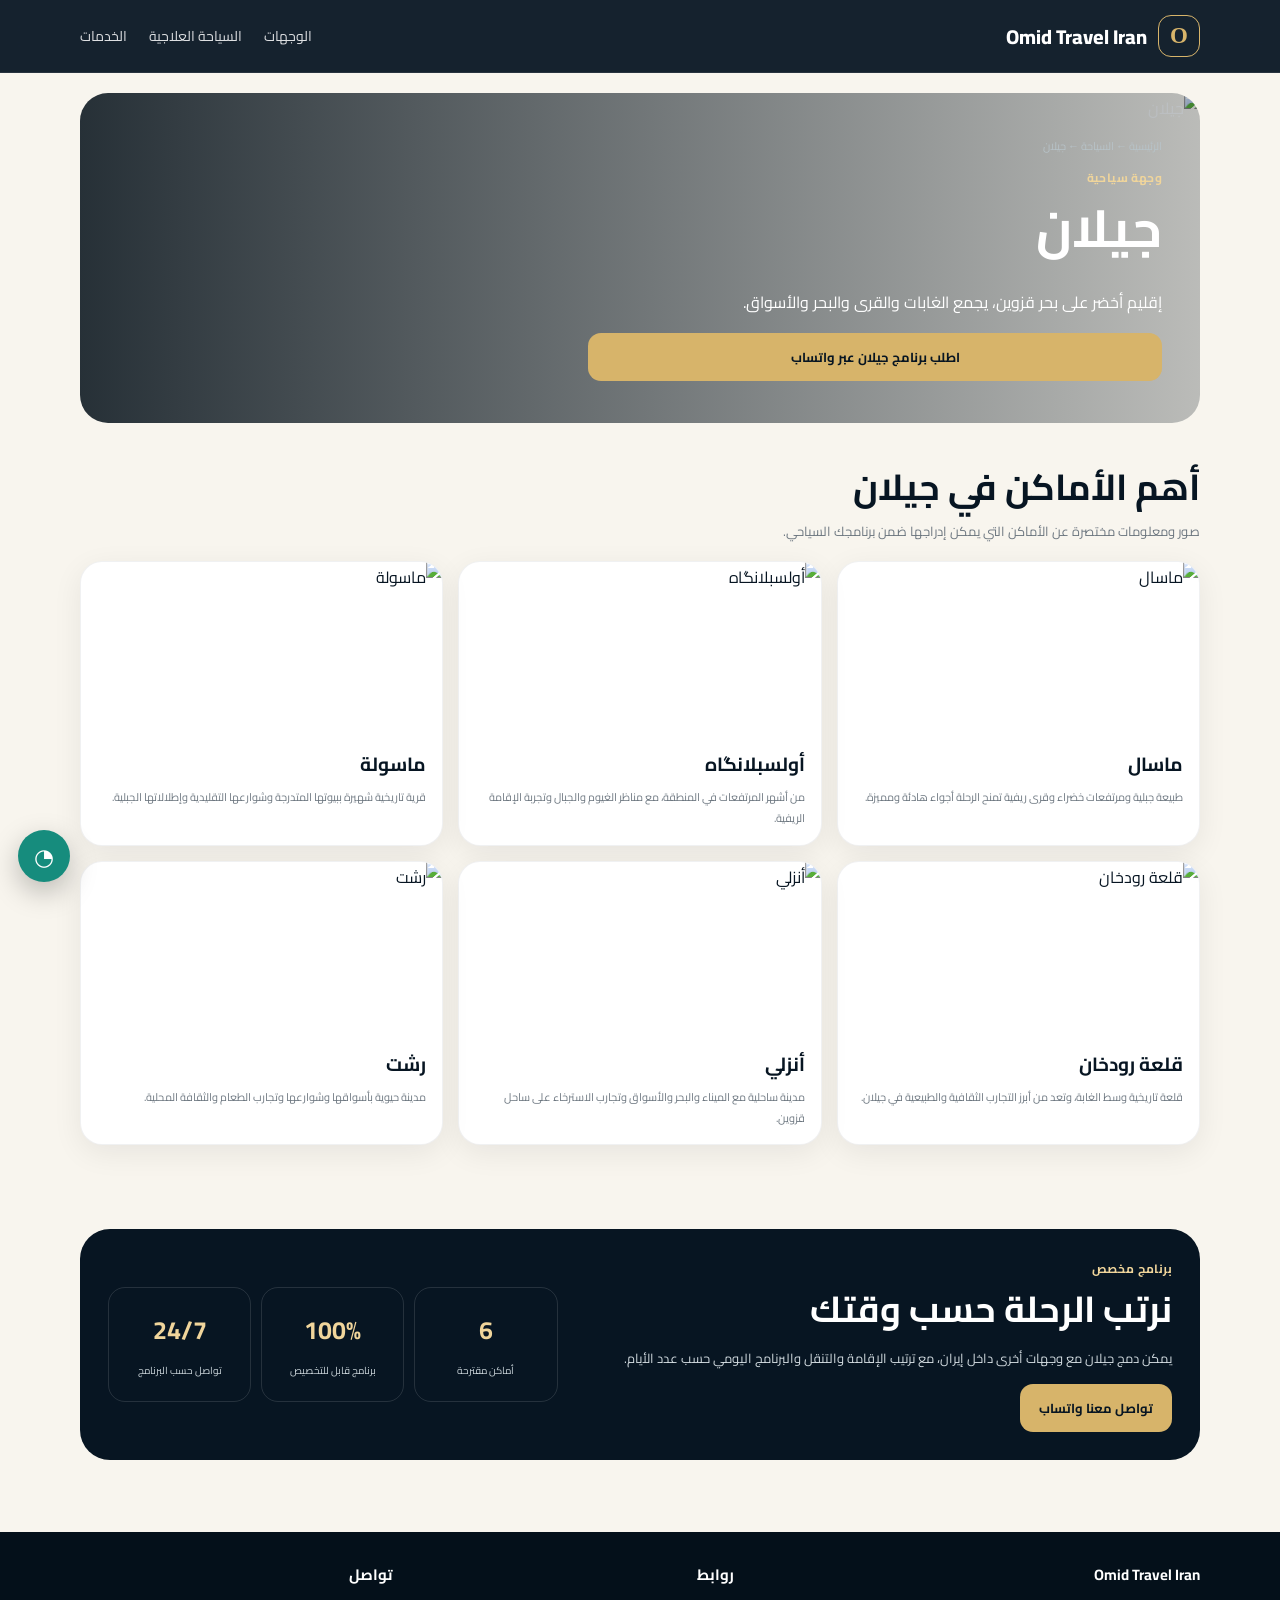
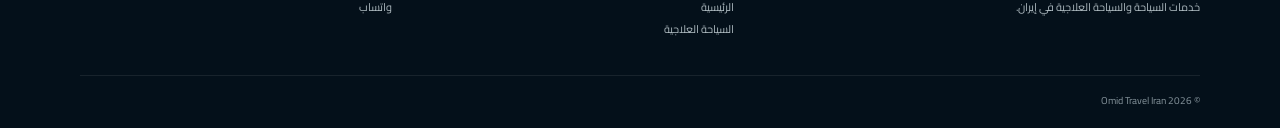
==== gilan.html @ ca3c84d3 "Add files via upload" ====
<!doctype html>
<html lang="ar" dir="rtl"><head>
<meta charset="utf-8"><meta name="viewport" content="width=device-width,initial-scale=1">
<title>جيلان | Omid Travel Iran</title>
<meta name="description" content="برنامج سياحي في جيلان: أهم الأماكن والأنشطة المقترحة مع Omid Travel Iran.">
<link rel="stylesheet" href="../style.css"></head><body>
<header><div class="container nav"><a class="logo" href="../index.html"><span class="logo-mark">O</span><span>Omid Travel Iran</span></a><nav><a href="../index.html#tourism">الوجهات</a><a href="../medical.html">السياحة العلاجية</a><a href="../index.html#services">الخدمات</a></nav><button class="menu">☰</button></div></header>
<main class="container">
<section class="page-hero"><img src="https://images.unsplash.com/photo-1469474968028-56623f02e42e?auto=format&fit=crop&w=900&q=85" alt="جيلان"><div class="content"><div class="breadcrumb">الرئيسية ← السياحة ← جيلان</div><div class="eyebrow">وجهة سياحية</div><h1>جيلان</h1><p>إقليم أخضر على بحر قزوين، يجمع الغابات والقرى والبحر والأسواق.</p><a class="btn btn-gold" data-wa href="#">اطلب برنامج جيلان عبر واتساب</a></div></section>
<section class="section"><div class="section-head"><div><h2>أهم الأماكن في جيلان</h2><p>صور ومعلومات مختصرة عن الأماكن التي يمكن إدراجها ضمن برنامجك السياحي.</p></div></div>
<div class="attraction-grid"><article class="card attraction"><img src="https://images.unsplash.com/photo-1469474968028-56623f02e42e?auto=format&fit=crop&w=900&q=85" alt="ماسال"><div class="body"><h3>ماسال</h3><p>طبيعة جبلية ومرتفعات خضراء وقرى ريفية تمنح الرحلة أجواء هادئة ومميزة.</p></div></article><article class="card attraction"><img src="https://images.unsplash.com/photo-1464822759023-fed622ff2c3b?auto=format&fit=crop&w=900&q=85" alt="أولسبلانگاه"><div class="body"><h3>أولسبلانگاه</h3><p>من أشهر المرتفعات في المنطقة، مع مناظر الغيوم والجبال وتجربة الإقامة الريفية.</p></div></article><article class="card attraction"><img src="https://images.unsplash.com/photo-1518005020951-eccb494ad742?auto=format&fit=crop&w=900&q=85" alt="ماسولة"><div class="body"><h3>ماسولة</h3><p>قرية تاريخية شهيرة ببيوتها المتدرجة وشوارعها التقليدية وإطلالاتها الجبلية.</p></div></article><article class="card attraction"><img src="https://images.unsplash.com/photo-1596395819057-e37f55a8516f?auto=format&fit=crop&w=900&q=85" alt="قلعة رودخان"><div class="body"><h3>قلعة رودخان</h3><p>قلعة تاريخية وسط الغابة، وتعد من أبرز التجارب الثقافية والطبيعية في جيلان.</p></div></article><article class="card attraction"><img src="https://images.unsplash.com/photo-1507525428034-b723cf961d3e?auto=format&fit=crop&w=900&q=85" alt="أنزلي"><div class="body"><h3>أنزلي</h3><p>مدينة ساحلية مع الميناء والبحر والأسواق وتجارب الاسترخاء على ساحل قزوين.</p></div></article><article class="card attraction"><img src="https://images.unsplash.com/photo-1530789253388-582c481c54b0?auto=format&fit=crop&w=900&q=85" alt="رشت"><div class="body"><h3>رشت</h3><p>مدينة حيوية بأسواقها وشوارعها وتجارب الطعام والثقافة المحلية.</p></div></article></div></section>
<section class="section"><div class="trust"><div class="trust-grid"><div><div class="eyebrow">برنامج مخصص</div><h2>نرتب الرحلة حسب وقتك</h2><p>يمكن دمج جيلان مع وجهات أخرى داخل إيران، مع ترتيب الإقامة والتنقل والبرنامج اليومي حسب عدد الأيام.</p><a class="btn btn-gold" data-wa href="#">تواصل معنا واتساب</a></div><div class="stats"><div class="stat"><strong>6</strong><span>أماكن مقترحة</span></div><div class="stat"><strong>100%</strong><span>برنامج قابل للتخصيص</span></div><div class="stat"><strong>24/7</strong><span>تواصل حسب البرنامج</span></div></div></div></div></section>
</main>
<footer><div class="container"><div class="footer-grid"><div><h3>Omid Travel Iran</h3><p>خدمات السياحة والسياحة العلاجية في إيران.</p></div><div><h3>روابط</h3><p><a href="../index.html">الرئيسية</a><br><a href="../medical.html">السياحة العلاجية</a></p></div><div><h3>تواصل</h3><p><a data-wa href="#">واتساب</a></p></div></div><div class="copy">© 2026 Omid Travel Iran</div></div></footer>
<a class="floating-wa" data-wa href="#">◔</a><script src="../script.js"></script></body></html>
---- style.css ----
@import url('https://fonts.googleapis.com/css2?family=Cairo:wght@400;500;600;700;800&family=Playfair+Display:wght@600;700&display=swap');

:root{
  --navy:#071522;
  --navy2:#0d2433;
  --gold:#d7b46a;
  --gold2:#f0d59b;
  --teal:#2aa7a0;
  --cream:#f8f5ee;
  --white:#fff;
  --muted:#6d7780;
  --shadow:0 18px 50px rgba(7,21,34,.12);
  --radius:22px;
}
*{box-sizing:border-box}
html{scroll-behavior:smooth}
body{margin:0;background:var(--cream);color:var(--navy);font-family:Cairo,Arial,sans-serif}
a{text-decoration:none;color:inherit}
img{display:block;width:100%;object-fit:cover}
.container{width:min(1120px,calc(100% - 28px));margin:auto}
.topbar{background:var(--navy);color:#fff;font-size:12px;padding:7px 0}
.topbar .inner{display:flex;justify-content:space-between;gap:10px;align-items:center}
header{position:sticky;top:0;z-index:20;background:rgba(7,21,34,.94);backdrop-filter:blur(14px);color:#fff;border-bottom:1px solid rgba(255,255,255,.08)}
.nav{min-height:72px;display:flex;align-items:center;justify-content:space-between;gap:18px}
.logo{display:flex;align-items:center;gap:11px;font-weight:800;font-size:20px}
.logo-mark{width:42px;height:42px;border:1px solid var(--gold);border-radius:13px;display:grid;place-items:center;color:var(--gold);font-family:Georgia,serif;font-size:23px}
nav{display:flex;gap:22px;font-size:14px}
nav a{opacity:.86} nav a:hover{color:var(--gold2);opacity:1}
.menu{display:none;border:0;background:none;color:#fff;font-size:25px}
.hero{padding:22px 0 8px}
.hero-grid{display:grid;grid-template-columns:1fr 1fr;gap:16px}
.hero-card{min-height:410px;border-radius:28px;overflow:hidden;position:relative;box-shadow:var(--shadow);isolation:isolate}
.hero-card:after{content:"";position:absolute;inset:0;background:linear-gradient(180deg,rgba(3,12,20,.05) 25%,rgba(3,12,20,.85) 100%);z-index:-1}
.hero-card img{position:absolute;inset:0;height:100%;z-index:-2}
.hero-content{height:100%;padding:30px;display:flex;flex-direction:column;justify-content:flex-end;color:#fff}
.eyebrow{color:var(--gold2);font-size:12px;font-weight:700;letter-spacing:.4px;margin-bottom:7px}
h1,h2,h3{margin:0 0 10px;line-height:1.25}
h1{font-size:clamp(30px,5vw,52px)}
h2{font-size:clamp(25px,4vw,36px)}
h3{font-size:19px}
.hero p{margin:0 0 18px;max-width:470px;color:#e8edf0;font-size:14px;line-height:1.9}
.btn{display:inline-flex;align-items:center;justify-content:center;gap:7px;padding:11px 18px;border-radius:13px;font-weight:700;font-size:13px;border:1px solid transparent;cursor:pointer}
.btn-gold{background:var(--gold);color:var(--navy)}
.btn-dark{background:var(--navy);color:#fff}
.btn-outline{border-color:rgba(255,255,255,.45);color:#fff;background:rgba(255,255,255,.08)}
.section{padding:42px 0}
.section-head{display:flex;justify-content:space-between;align-items:end;gap:20px;margin-bottom:18px}
.section-head p{margin:0;color:var(--muted);font-size:13px;line-height:1.8;max-width:570px}
.destination-grid{display:grid;grid-template-columns:repeat(4,1fr);gap:14px}
.card{background:#fff;border-radius:var(--radius);overflow:hidden;box-shadow:0 8px 30px rgba(7,21,34,.07);border:1px solid rgba(7,21,34,.06)}
.dest-card{position:relative;min-height:235px;color:#fff;overflow:hidden}
.dest-card img{position:absolute;inset:0;height:100%}
.dest-card:after{content:"";position:absolute;inset:0;background:linear-gradient(180deg,transparent 30%,rgba(4,16,25,.9))}
.dest-card .info{position:absolute;bottom:0;z-index:2;padding:18px}
.dest-card .info p{font-size:11px;color:#e6ecef;margin:4px 0 0}
.services{display:grid;grid-template-columns:repeat(4,1fr);gap:12px}
.service{padding:18px;min-height:145px}
.icon{width:42px;height:42px;border-radius:13px;background:#f1eadb;color:#84662e;display:grid;place-items:center;font-size:21px;margin-bottom:13px}
.service h3{font-size:16px;margin-bottom:5px}.service p{margin:0;color:var(--muted);font-size:11px;line-height:1.8}
.service .wa{display:inline-block;margin-top:9px;color:#157d72;font-size:11px;font-weight:800}
.trust{background:var(--navy);color:#fff;border-radius:30px;padding:28px}
.trust-grid{display:grid;grid-template-columns:1.3fr 1fr;gap:30px;align-items:center}
.trust p{color:#d2dbe0;line-height:2;font-size:13px}
.stats{display:grid;grid-template-columns:repeat(3,1fr);gap:10px}
.stat{border:1px solid rgba(255,255,255,.12);border-radius:17px;padding:18px;text-align:center}
.stat strong{display:block;color:var(--gold2);font-size:25px}.stat span{font-size:10px;color:#cbd5da}
footer{background:#04101a;color:#dce4e8;padding:34px 0 18px;margin-top:30px}
.footer-grid{display:grid;grid-template-columns:1.4fr 1fr 1fr;gap:30px}
footer h3{color:#fff;font-size:15px} footer p,footer a{font-size:11px;color:#aebac0;line-height:2}
.copy{border-top:1px solid rgba(255,255,255,.08);margin-top:24px;padding-top:15px;font-size:10px;color:#84929a}
.floating-wa{position:fixed;bottom:18px;left:18px;z-index:30;background:#168c7d;color:#fff;width:52px;height:52px;border-radius:50%;display:grid;place-items:center;font-size:23px;box-shadow:0 10px 28px rgba(0,0,0,.25)}
.page-hero{margin-top:20px;min-height:330px;border-radius:28px;overflow:hidden;position:relative;color:#fff}
.page-hero img{position:absolute;inset:0;height:100%;z-index:-2}
.page-hero:after{content:"";position:absolute;inset:0;background:linear-gradient(90deg,rgba(4,16,25,.86),rgba(4,16,25,.25));z-index:-1}
.page-hero .content{padding:38px;min-height:330px;display:flex;flex-direction:column;justify-content:center;max-width:650px}
.attraction-grid{display:grid;grid-template-columns:repeat(3,1fr);gap:15px}
.attraction img{height:175px}.attraction .body{padding:16px}.attraction p{font-size:11px;color:var(--muted);line-height:1.9;margin:0}
.breadcrumb{font-size:11px;color:#b7c2c7;margin-bottom:10px}
.medical{background:linear-gradient(135deg,#092131,#123f48);color:#fff;border-radius:28px;padding:32px}
.medical-grid{display:grid;grid-template-columns:1.2fr 1fr;gap:25px;align-items:center}
.medical p{color:#d6e1e2;line-height:2;font-size:13px}
.steps{display:grid;grid-template-columns:repeat(2,1fr);gap:10px}.step{background:rgba(255,255,255,.07);padding:15px;border-radius:15px}.step b{color:var(--gold2);font-size:13px}.step span{display:block;font-size:11px;color:#d4dfe2;margin-top:4px}
.notice{font-size:11px;color:var(--muted);margin-top:12px}
@media(max-width:850px){
  nav{display:none}.menu{display:block}.hero-grid{grid-template-columns:1fr}.hero-card{min-height:355px}
  .destination-grid{grid-template-columns:repeat(2,1fr)}.services{grid-template-columns:repeat(2,1fr)}
  .trust-grid,.medical-grid{grid-template-columns:1fr}.attraction-grid{grid-template-columns:1fr 1fr}.footer-grid{grid-template-columns:1fr 1fr}
}
@media(max-width:520px){
  .topbar .inner{justify-content:center}.topbar .inner span:last-child{display:none}
  .nav{min-height:64px}.logo{font-size:17px}.logo-mark{width:37px;height:37px}
  .hero-card{min-height:330px}.hero-content{padding:22px}
  .destination-grid,.services,.attraction-grid,.footer-grid{grid-template-columns:1fr 1fr}
  .dest-card{min-height:205px}.service{min-height:155px;padding:14px}
  .section{padding:30px 0}.trust,.medical{padding:22px}
  .stats{grid-template-columns:1fr 1fr 1fr}.stat{padding:12px 5px}.stat strong{font-size:20px}
  .page-hero .content{padding:25px;min-height:330px}
}
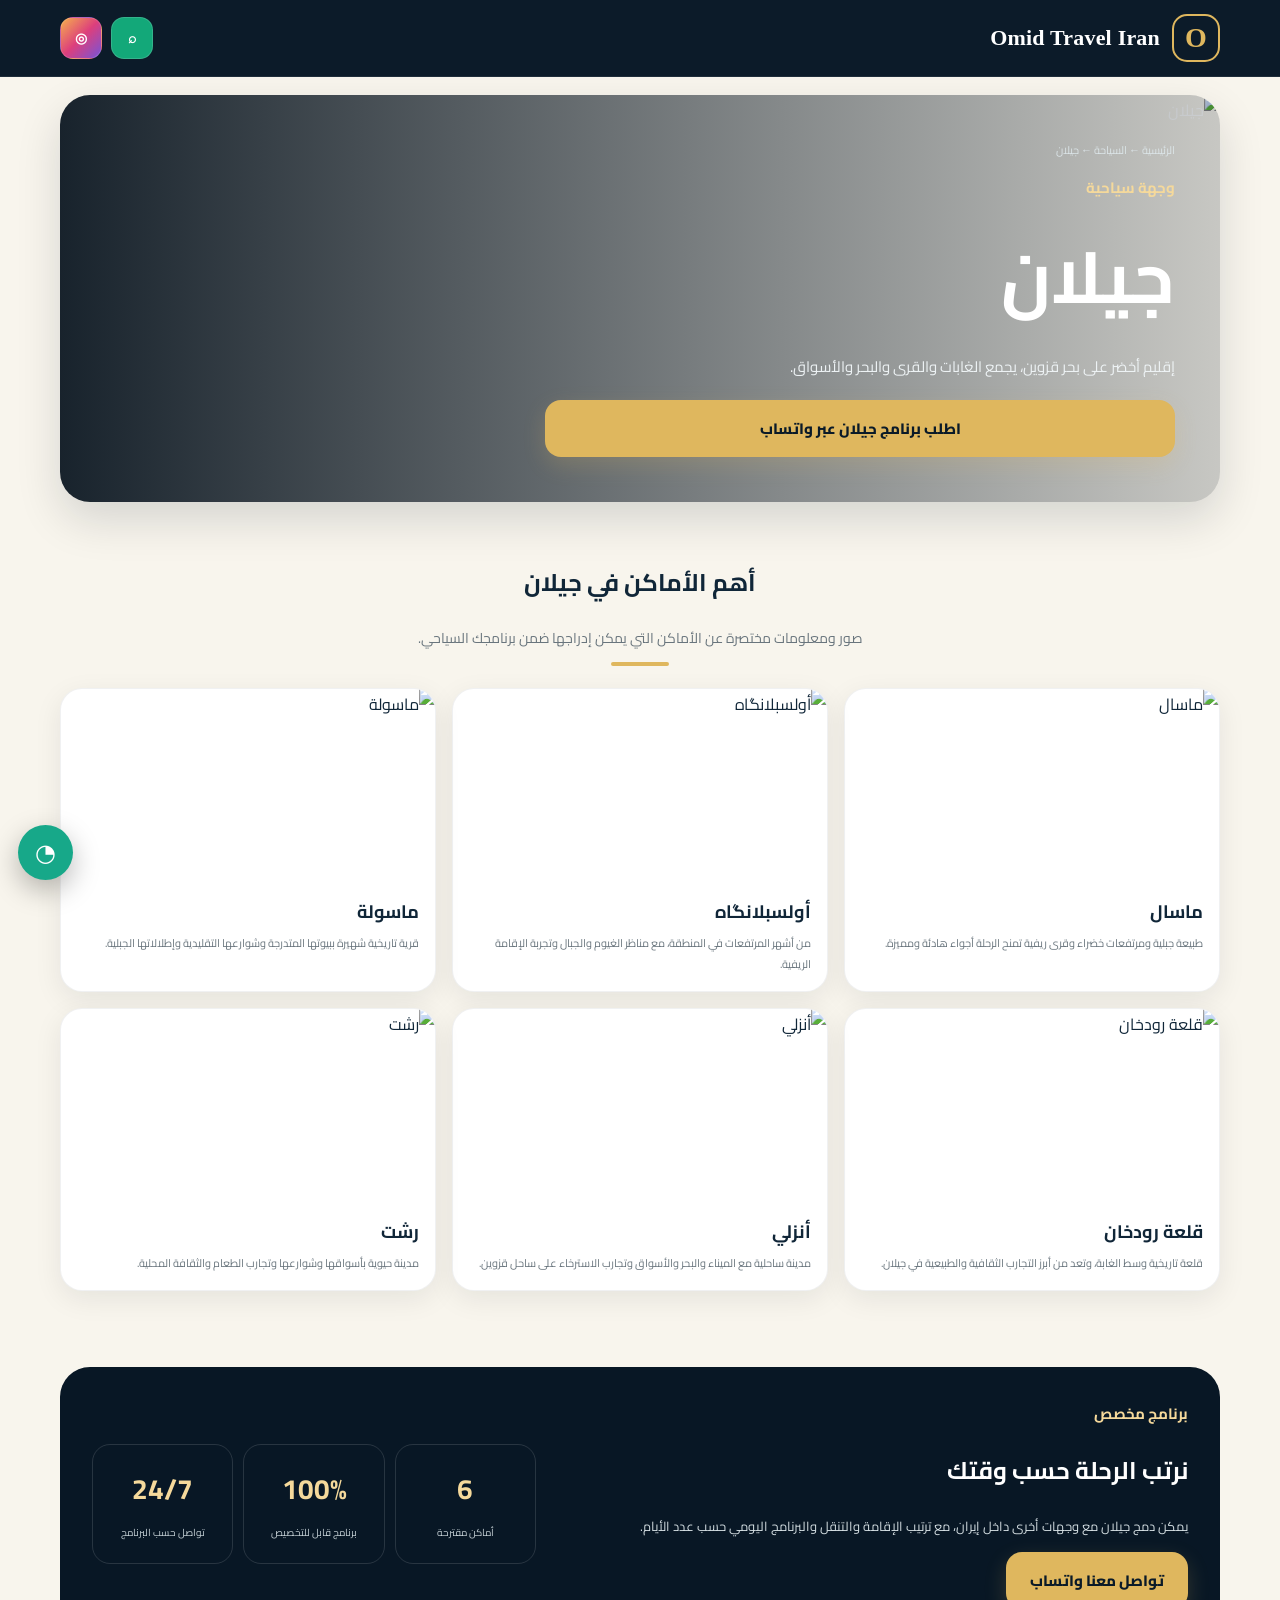
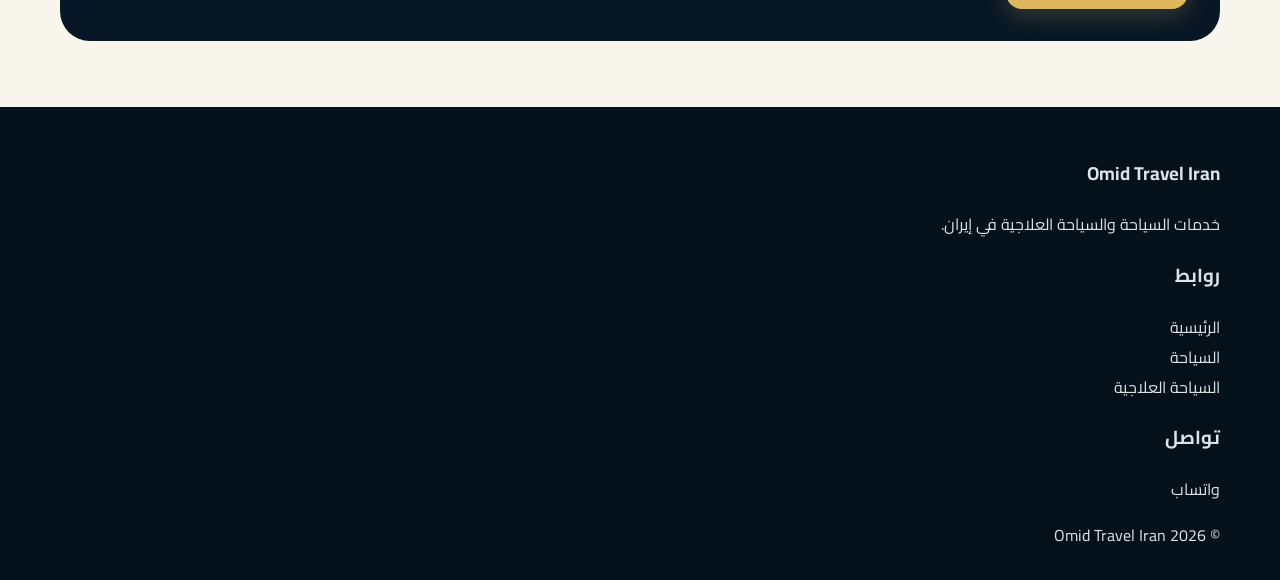
==== commit 4d9d14da: "Add files via upload" ====
--- a/gilan.html
+++ b/gilan.html
@@ -4,12 +4,12 @@
 <title>جيلان | Omid Travel Iran</title>
 <meta name="description" content="برنامج سياحي في جيلان: أهم الأماكن والأنشطة المقترحة مع Omid Travel Iran.">
 <link rel="stylesheet" href="../style.css"></head><body>
-<header><div class="container nav"><a class="logo" href="../index.html"><span class="logo-mark">O</span><span>Omid Travel Iran</span></a><nav><a href="../index.html#tourism">الوجهات</a><a href="../medical.html">السياحة العلاجية</a><a href="../index.html#services">الخدمات</a></nav><button class="menu">☰</button></div></header>
+<header><div class="container nav"><a class="logo" href="../index.html"><span class="logo-mark">O</span><span>Omid Travel Iran</span></a><div class="socials"><a class="social whatsapp" data-wa href="#" aria-label="واتساب">⌕</a><a class="social instagram" href="https://www.instagram.com/omidtravel.iran/" target="_blank" rel="noopener" aria-label="إنستغرام">◎</a></div></div></header>
 <main class="container">
 <section class="page-hero"><img src="https://images.unsplash.com/photo-1469474968028-56623f02e42e?auto=format&fit=crop&w=900&q=85" alt="جيلان"><div class="content"><div class="breadcrumb">الرئيسية ← السياحة ← جيلان</div><div class="eyebrow">وجهة سياحية</div><h1>جيلان</h1><p>إقليم أخضر على بحر قزوين، يجمع الغابات والقرى والبحر والأسواق.</p><a class="btn btn-gold" data-wa href="#">اطلب برنامج جيلان عبر واتساب</a></div></section>
 <section class="section"><div class="section-head"><div><h2>أهم الأماكن في جيلان</h2><p>صور ومعلومات مختصرة عن الأماكن التي يمكن إدراجها ضمن برنامجك السياحي.</p></div></div>
 <div class="attraction-grid"><article class="card attraction"><img src="https://images.unsplash.com/photo-1469474968028-56623f02e42e?auto=format&fit=crop&w=900&q=85" alt="ماسال"><div class="body"><h3>ماسال</h3><p>طبيعة جبلية ومرتفعات خضراء وقرى ريفية تمنح الرحلة أجواء هادئة ومميزة.</p></div></article><article class="card attraction"><img src="https://images.unsplash.com/photo-1464822759023-fed622ff2c3b?auto=format&fit=crop&w=900&q=85" alt="أولسبلانگاه"><div class="body"><h3>أولسبلانگاه</h3><p>من أشهر المرتفعات في المنطقة، مع مناظر الغيوم والجبال وتجربة الإقامة الريفية.</p></div></article><article class="card attraction"><img src="https://images.unsplash.com/photo-1518005020951-eccb494ad742?auto=format&fit=crop&w=900&q=85" alt="ماسولة"><div class="body"><h3>ماسولة</h3><p>قرية تاريخية شهيرة ببيوتها المتدرجة وشوارعها التقليدية وإطلالاتها الجبلية.</p></div></article><article class="card attraction"><img src="https://images.unsplash.com/photo-1596395819057-e37f55a8516f?auto=format&fit=crop&w=900&q=85" alt="قلعة رودخان"><div class="body"><h3>قلعة رودخان</h3><p>قلعة تاريخية وسط الغابة، وتعد من أبرز التجارب الثقافية والطبيعية في جيلان.</p></div></article><article class="card attraction"><img src="https://images.unsplash.com/photo-1507525428034-b723cf961d3e?auto=format&fit=crop&w=900&q=85" alt="أنزلي"><div class="body"><h3>أنزلي</h3><p>مدينة ساحلية مع الميناء والبحر والأسواق وتجارب الاسترخاء على ساحل قزوين.</p></div></article><article class="card attraction"><img src="https://images.unsplash.com/photo-1530789253388-582c481c54b0?auto=format&fit=crop&w=900&q=85" alt="رشت"><div class="body"><h3>رشت</h3><p>مدينة حيوية بأسواقها وشوارعها وتجارب الطعام والثقافة المحلية.</p></div></article></div></section>
 <section class="section"><div class="trust"><div class="trust-grid"><div><div class="eyebrow">برنامج مخصص</div><h2>نرتب الرحلة حسب وقتك</h2><p>يمكن دمج جيلان مع وجهات أخرى داخل إيران، مع ترتيب الإقامة والتنقل والبرنامج اليومي حسب عدد الأيام.</p><a class="btn btn-gold" data-wa href="#">تواصل معنا واتساب</a></div><div class="stats"><div class="stat"><strong>6</strong><span>أماكن مقترحة</span></div><div class="stat"><strong>100%</strong><span>برنامج قابل للتخصيص</span></div><div class="stat"><strong>24/7</strong><span>تواصل حسب البرنامج</span></div></div></div></div></section>
 </main>
-<footer><div class="container"><div class="footer-grid"><div><h3>Omid Travel Iran</h3><p>خدمات السياحة والسياحة العلاجية في إيران.</p></div><div><h3>روابط</h3><p><a href="../index.html">الرئيسية</a><br><a href="../medical.html">السياحة العلاجية</a></p></div><div><h3>تواصل</h3><p><a data-wa href="#">واتساب</a></p></div></div><div class="copy">© 2026 Omid Travel Iran</div></div></footer>
+<footer><div class="container"><div class="footer-grid"><div><h3>Omid Travel Iran</h3><p>خدمات السياحة والسياحة العلاجية في إيران.</p></div><div><h3>روابط</h3><p><a href="../index.html">الرئيسية</a><br><a href="../tourism.html">السياحة</a><br><a href="../medical.html">السياحة العلاجية</a></p></div><div><h3>تواصل</h3><p><a data-wa href="#">واتساب</a></p></div></div><div class="copy">© 2026 Omid Travel Iran</div></div></footer>
 <a class="floating-wa" data-wa href="#">◔</a><script src="../script.js"></script></body></html>
--- a/style.css
+++ b/style.css
@@ -1,99 +1,14 @@
-
 @import url('https://fonts.googleapis.com/css2?family=Cairo:wght@400;500;600;700;800&family=Playfair+Display:wght@600;700&display=swap');
-
-:root{
-  --navy:#071522;
-  --navy2:#0d2433;
-  --gold:#d7b46a;
-  --gold2:#f0d59b;
-  --teal:#2aa7a0;
-  --cream:#f8f5ee;
-  --white:#fff;
-  --muted:#6d7780;
-  --shadow:0 18px 50px rgba(7,21,34,.12);
-  --radius:22px;
-}
-*{box-sizing:border-box}
-html{scroll-behavior:smooth}
-body{margin:0;background:var(--cream);color:var(--navy);font-family:Cairo,Arial,sans-serif}
-a{text-decoration:none;color:inherit}
-img{display:block;width:100%;object-fit:cover}
-.container{width:min(1120px,calc(100% - 28px));margin:auto}
-.topbar{background:var(--navy);color:#fff;font-size:12px;padding:7px 0}
-.topbar .inner{display:flex;justify-content:space-between;gap:10px;align-items:center}
-header{position:sticky;top:0;z-index:20;background:rgba(7,21,34,.94);backdrop-filter:blur(14px);color:#fff;border-bottom:1px solid rgba(255,255,255,.08)}
-.nav{min-height:72px;display:flex;align-items:center;justify-content:space-between;gap:18px}
-.logo{display:flex;align-items:center;gap:11px;font-weight:800;font-size:20px}
-.logo-mark{width:42px;height:42px;border:1px solid var(--gold);border-radius:13px;display:grid;place-items:center;color:var(--gold);font-family:Georgia,serif;font-size:23px}
-nav{display:flex;gap:22px;font-size:14px}
-nav a{opacity:.86} nav a:hover{color:var(--gold2);opacity:1}
-.menu{display:none;border:0;background:none;color:#fff;font-size:25px}
-.hero{padding:22px 0 8px}
-.hero-grid{display:grid;grid-template-columns:1fr 1fr;gap:16px}
-.hero-card{min-height:410px;border-radius:28px;overflow:hidden;position:relative;box-shadow:var(--shadow);isolation:isolate}
-.hero-card:after{content:"";position:absolute;inset:0;background:linear-gradient(180deg,rgba(3,12,20,.05) 25%,rgba(3,12,20,.85) 100%);z-index:-1}
-.hero-card img{position:absolute;inset:0;height:100%;z-index:-2}
-.hero-content{height:100%;padding:30px;display:flex;flex-direction:column;justify-content:flex-end;color:#fff}
-.eyebrow{color:var(--gold2);font-size:12px;font-weight:700;letter-spacing:.4px;margin-bottom:7px}
-h1,h2,h3{margin:0 0 10px;line-height:1.25}
-h1{font-size:clamp(30px,5vw,52px)}
-h2{font-size:clamp(25px,4vw,36px)}
-h3{font-size:19px}
-.hero p{margin:0 0 18px;max-width:470px;color:#e8edf0;font-size:14px;line-height:1.9}
-.btn{display:inline-flex;align-items:center;justify-content:center;gap:7px;padding:11px 18px;border-radius:13px;font-weight:700;font-size:13px;border:1px solid transparent;cursor:pointer}
-.btn-gold{background:var(--gold);color:var(--navy)}
-.btn-dark{background:var(--navy);color:#fff}
-.btn-outline{border-color:rgba(255,255,255,.45);color:#fff;background:rgba(255,255,255,.08)}
-.section{padding:42px 0}
-.section-head{display:flex;justify-content:space-between;align-items:end;gap:20px;margin-bottom:18px}
-.section-head p{margin:0;color:var(--muted);font-size:13px;line-height:1.8;max-width:570px}
-.destination-grid{display:grid;grid-template-columns:repeat(4,1fr);gap:14px}
-.card{background:#fff;border-radius:var(--radius);overflow:hidden;box-shadow:0 8px 30px rgba(7,21,34,.07);border:1px solid rgba(7,21,34,.06)}
-.dest-card{position:relative;min-height:235px;color:#fff;overflow:hidden}
-.dest-card img{position:absolute;inset:0;height:100%}
-.dest-card:after{content:"";position:absolute;inset:0;background:linear-gradient(180deg,transparent 30%,rgba(4,16,25,.9))}
-.dest-card .info{position:absolute;bottom:0;z-index:2;padding:18px}
-.dest-card .info p{font-size:11px;color:#e6ecef;margin:4px 0 0}
-.services{display:grid;grid-template-columns:repeat(4,1fr);gap:12px}
-.service{padding:18px;min-height:145px}
-.icon{width:42px;height:42px;border-radius:13px;background:#f1eadb;color:#84662e;display:grid;place-items:center;font-size:21px;margin-bottom:13px}
-.service h3{font-size:16px;margin-bottom:5px}.service p{margin:0;color:var(--muted);font-size:11px;line-height:1.8}
-.service .wa{display:inline-block;margin-top:9px;color:#157d72;font-size:11px;font-weight:800}
-.trust{background:var(--navy);color:#fff;border-radius:30px;padding:28px}
-.trust-grid{display:grid;grid-template-columns:1.3fr 1fr;gap:30px;align-items:center}
-.trust p{color:#d2dbe0;line-height:2;font-size:13px}
-.stats{display:grid;grid-template-columns:repeat(3,1fr);gap:10px}
-.stat{border:1px solid rgba(255,255,255,.12);border-radius:17px;padding:18px;text-align:center}
-.stat strong{display:block;color:var(--gold2);font-size:25px}.stat span{font-size:10px;color:#cbd5da}
-footer{background:#04101a;color:#dce4e8;padding:34px 0 18px;margin-top:30px}
-.footer-grid{display:grid;grid-template-columns:1.4fr 1fr 1fr;gap:30px}
-footer h3{color:#fff;font-size:15px} footer p,footer a{font-size:11px;color:#aebac0;line-height:2}
-.copy{border-top:1px solid rgba(255,255,255,.08);margin-top:24px;padding-top:15px;font-size:10px;color:#84929a}
-.floating-wa{position:fixed;bottom:18px;left:18px;z-index:30;background:#168c7d;color:#fff;width:52px;height:52px;border-radius:50%;display:grid;place-items:center;font-size:23px;box-shadow:0 10px 28px rgba(0,0,0,.25)}
-.page-hero{margin-top:20px;min-height:330px;border-radius:28px;overflow:hidden;position:relative;color:#fff}
-.page-hero img{position:absolute;inset:0;height:100%;z-index:-2}
-.page-hero:after{content:"";position:absolute;inset:0;background:linear-gradient(90deg,rgba(4,16,25,.86),rgba(4,16,25,.25));z-index:-1}
-.page-hero .content{padding:38px;min-height:330px;display:flex;flex-direction:column;justify-content:center;max-width:650px}
-.attraction-grid{display:grid;grid-template-columns:repeat(3,1fr);gap:15px}
-.attraction img{height:175px}.attraction .body{padding:16px}.attraction p{font-size:11px;color:var(--muted);line-height:1.9;margin:0}
-.breadcrumb{font-size:11px;color:#b7c2c7;margin-bottom:10px}
-.medical{background:linear-gradient(135deg,#092131,#123f48);color:#fff;border-radius:28px;padding:32px}
-.medical-grid{display:grid;grid-template-columns:1.2fr 1fr;gap:25px;align-items:center}
-.medical p{color:#d6e1e2;line-height:2;font-size:13px}
-.steps{display:grid;grid-template-columns:repeat(2,1fr);gap:10px}.step{background:rgba(255,255,255,.07);padding:15px;border-radius:15px}.step b{color:var(--gold2);font-size:13px}.step span{display:block;font-size:11px;color:#d4dfe2;margin-top:4px}
-.notice{font-size:11px;color:var(--muted);margin-top:12px}
-@media(max-width:850px){
-  nav{display:none}.menu{display:block}.hero-grid{grid-template-columns:1fr}.hero-card{min-height:355px}
-  .destination-grid{grid-template-columns:repeat(2,1fr)}.services{grid-template-columns:repeat(2,1fr)}
-  .trust-grid,.medical-grid{grid-template-columns:1fr}.attraction-grid{grid-template-columns:1fr 1fr}.footer-grid{grid-template-columns:1fr 1fr}
-}
-@media(max-width:520px){
-  .topbar .inner{justify-content:center}.topbar .inner span:last-child{display:none}
-  .nav{min-height:64px}.logo{font-size:17px}.logo-mark{width:37px;height:37px}
-  .hero-card{min-height:330px}.hero-content{padding:22px}
-  .destination-grid,.services,.attraction-grid,.footer-grid{grid-template-columns:1fr 1fr}
-  .dest-card{min-height:205px}.service{min-height:155px;padding:14px}
-  .section{padding:30px 0}.trust,.medical{padding:22px}
-  .stats{grid-template-columns:1fr 1fr 1fr}.stat{padding:12px 5px}.stat strong{font-size:20px}
-  .page-hero .content{padding:25px;min-height:330px}
-}
+:root{--navy:#081725;--navy2:#102638;--gold:#dfb75e;--gold2:#f5d99b;--cream:#f8f5ed;--ink:#102638;--muted:#69757d;--white:#fff;--teal:#19aa98;--shadow:0 18px 45px rgba(8,23,37,.14);--radius:28px}
+*{box-sizing:border-box}html{scroll-behavior:smooth}body{margin:0;background:var(--cream);color:var(--ink);font-family:Cairo,Arial,sans-serif}a{text-decoration:none;color:inherit}img{display:block;width:100%;object-fit:cover}.container{width:min(1160px,calc(100% - 28px));margin:auto}
+header{position:sticky;top:0;z-index:50;background:rgba(8,23,37,.98);color:#fff;border-bottom:1px solid rgba(255,255,255,.08)}.nav{height:76px;display:flex;align-items:center;justify-content:space-between;gap:20px}.logo{display:flex;align-items:center;gap:12px;font-family:'Playfair Display',Georgia,serif;font-size:22px;font-weight:700;letter-spacing:.2px}.logo-mark{width:48px;height:48px;border:2px solid var(--gold);border-radius:15px;display:grid;place-items:center;color:var(--gold);font-size:28px}.socials{display:flex;gap:9px;align-items:center}.social{height:42px;min-width:42px;padding:0 10px;border-radius:13px;display:flex;align-items:center;justify-content:center;border:1px solid rgba(255,255,255,.14);font-size:14px;font-weight:700}.social.whatsapp{background:#13a879;color:#fff}.social.instagram{background:linear-gradient(135deg,#f6b04c,#dd3f7c,#7654d8);color:#fff}
+.hero{padding:16px 0 8px}.hero-grid{display:grid;grid-template-columns:1fr 1fr;gap:16px}.hero-card{height:520px;position:relative;overflow:hidden;border-radius:30px;box-shadow:var(--shadow);isolation:isolate}.hero-card img{position:absolute;inset:0;height:100%;z-index:-2}.hero-card:after{content:'';position:absolute;inset:0;z-index:-1;background:linear-gradient(180deg,rgba(5,17,28,.04) 25%,rgba(5,17,28,.92) 100%)}.hero-content{height:100%;padding:34px;display:flex;flex-direction:column;justify-content:flex-end;color:#fff}.eyebrow{color:var(--gold2);font-size:15px;font-weight:700;margin-bottom:7px}.hero h1{font-size:clamp(34px,5vw,62px);line-height:1.12;margin:0 0 12px;font-weight:800}.hero p{font-size:16px;line-height:2;margin:0 0 20px;max-width:620px;color:#edf2f4}.btn{display:inline-flex;align-items:center;justify-content:center;border-radius:16px;padding:14px 24px;font-size:15px;font-weight:800;transition:.2s}.btn:hover{transform:translateY(-2px)}.btn-gold{background:var(--gold);color:#0a1a28;box-shadow:0 8px 22px rgba(223,183,94,.2)}
+.quick-services{display:grid;grid-template-columns:repeat(4,1fr);gap:14px;padding:14px 0 36px}.quick-card{background:#fff;border-radius:22px;overflow:hidden;border:1px solid rgba(8,23,37,.07);box-shadow:0 10px 28px rgba(8,23,37,.07);text-align:center;transition:.2s}.quick-card:hover{transform:translateY(-4px)}.quick-card img{height:115px}.quick-card .qbody{padding:13px 8px 15px}.quick-icon{width:50px;height:50px;border-radius:50%;background:var(--gold);color:var(--navy);display:grid;place-items:center;margin:-38px auto 7px;position:relative;border:4px solid #fff;font-size:23px;font-weight:800}.quick-card strong{display:block;font-size:16px}.quick-card small{display:block;color:var(--muted);font-size:10px;margin-top:3px}
+.section{padding:38px 0}.section-head{text-align:center;margin-bottom:22px}.section-head:after{content:'';display:block;width:58px;height:4px;background:var(--gold);margin:11px auto 0;border-radius:10px}.section-head p{color:var(--muted);font-size:14px;margin:7px auto 0;max-width:650px;line-height:1.9}.destination-grid{display:grid;grid-template-columns:repeat(4,1fr);gap:16px}.dest-card{position:relative;min-height:270px;color:#fff;border-radius:23px;overflow:hidden;box-shadow:0 10px 26px rgba(8,23,37,.11)}.dest-card img{position:absolute;inset:0;height:100%;z-index:-2}.dest-card:after{content:'';position:absolute;inset:0;background:linear-gradient(180deg,rgba(5,17,28,.02) 25%,rgba(5,17,28,.94) 100%)}.dest-card .info{position:absolute;bottom:0;z-index:2;width:100%;padding:19px}.dest-card h3{font-size:25px;margin:0 0 2px}.dest-card p{margin:0;color:#e8eef0;font-size:11px;line-height:1.7}.city-arrow{display:inline-flex;margin-top:10px;background:var(--gold);color:var(--navy);width:36px;height:36px;border-radius:50%;align-items:center;justify-content:center;font-weight:800}
+.feature-banner{min-height:250px;border-radius:28px;overflow:hidden;position:relative;color:#fff;box-shadow:var(--shadow);isolation:isolate}.feature-banner img{position:absolute;inset:0;height:100%;z-index:-2}.feature-banner:after{content:'';position:absolute;inset:0;z-index:-1;background:linear-gradient(90deg,rgba(5,17,28,.92),rgba(5,17,28,.18))}.feature-banner .content{padding:35px;max-width:620px}.feature-banner h2{font-size:35px;margin:0 0 8px}.feature-banner p{line-height:2;color:#e5ecef;margin:0 0 18px}.trust{background:var(--navy);color:#fff;border-radius:30px;padding:32px}.trust-grid{display:grid;grid-template-columns:1.4fr 1fr;gap:30px;align-items:center}.trust p{color:#d3dde1;line-height:2;font-size:13px}.stats{display:grid;grid-template-columns:repeat(3,1fr);gap:10px}.stat{border:1px solid rgba(255,255,255,.13);border-radius:18px;padding:18px;text-align:center}.stat strong{display:block;color:var(--gold2);font-size:28px}.stat span{font-size:10px;color:#c5d0d5}
+.page-hero{margin-top:18px;min-height:390px;border-radius:30px;overflow:hidden;position:relative;color:#fff;box-shadow:var(--shadow);isolation:isolate}.page-hero img{position:absolute;inset:0;height:100%;z-index:-2}.page-hero:after{content:'';position:absolute;inset:0;z-index:-1;background:linear-gradient(90deg,rgba(5,17,28,.92),rgba(5,17,28,.2))}.page-hero .content{padding:45px;min-height:390px;display:flex;flex-direction:column;justify-content:center;max-width:720px}.breadcrumb{font-size:11px;color:#dbe4e7;margin-bottom:13px}.breadcrumb a{color:var(--gold2)}.page-hero h1{font-size:clamp(40px,6vw,72px);margin:0 0 8px}.page-hero p{font-size:15px;line-height:2;color:#edf2f4;margin:0 0 18px}
+.attraction-grid{display:grid;grid-template-columns:repeat(3,1fr);gap:16px}.card{background:#fff;border-radius:22px;overflow:hidden;box-shadow:0 8px 28px rgba(8,23,37,.08);border:1px solid rgba(8,23,37,.06)}.attraction img{height:190px}.attraction .body{padding:16px}.attraction h3{margin:0 0 5px;font-size:18px}.attraction p{font-size:11px;color:var(--muted);line-height:1.9;margin:0}
+.medical-grid{display:grid;grid-template-columns:repeat(4,1fr);gap:15px}.medical-card{background:#fff;border-radius:22px;overflow:hidden;box-shadow:0 8px 25px rgba(8,23,37,.08)}.medical-card img{height:155px}.medical-card .body{padding:14px;text-align:center}.medical-card h3{font-size:15px;margin:0 0 3px}.medical-card p{font-size:10px;color:var(--muted);margin:0;line-height:1.7}.medical{background:linear-gradient(135deg,#082334,#0c4a51);color:#fff;border-radius:30px;padding:35px}.medical h2{font-size:34px;margin:0 0 8px}.medical p{color:#d7e3e5;line-height:2;font-size:13px}.steps{display:grid;grid-template-columns:repeat(2,1fr);gap:10px}.step{background:rgba(255,255,255,.08);padding:15px;border-radius:16px}.step b{color:var(--gold2)}.step span{display:block;font-size:10px;color:#d6e0e2;margin-top:3px}
+footer{background:#04101a;color:#dce4e8;padding:30px 0;margin-top:28px}.footer-simple{display:flex;justify-content:space-between;align-items:center;gap:20px}.footer-simple strong{display:block;color:#fff;font-size:16px}.footer-simple span{display:block;color:#91a0a8;font-size:10px;margin-top:4px}.footer-socials{display:flex;gap:18px;font-size:11px}.footer-socials a:first-child{color:#54d6c5}.footer-socials a:last-child{color:var(--gold2)}.floating-wa{position:fixed;bottom:20px;left:18px;z-index:60;background:#17a889;color:#fff;width:55px;height:55px;border-radius:50%;display:grid;place-items:center;font-size:24px;box-shadow:0 10px 28px rgba(0,0,0,.28)}
+@media(max-width:900px){.hero-grid{grid-template-columns:1fr}.hero-card{height:470px}.destination-grid{grid-template-columns:repeat(2,1fr)}.attraction-grid{grid-template-columns:1fr 1fr}.medical-grid{grid-template-columns:repeat(2,1fr)}.trust-grid{grid-template-columns:1fr}.page-hero .content{max-width:650px}}
+@media(max-width:560px){.container{width:min(100% - 20px,1160px)}.nav{height:64px}.logo{font-size:17px}.logo-mark{width:40px;height:40px;font-size:23px}.social{height:36px;min-width:36px;padding:0 7px;font-size:11px}.hero{padding-top:10px}.hero-grid{gap:12px}.hero-card{height:345px;border-radius:27px}.hero-content{padding:22px}.hero h1{font-size:38px}.hero p{font-size:12px;line-height:1.9}.eyebrow{font-size:12px}.btn{font-size:13px;padding:12px 17px}.quick-services{grid-template-columns:repeat(2,1fr);gap:10px;padding-top:8px}.quick-card img{height:95px}.quick-card strong{font-size:14px}.destination-grid,.attraction-grid{grid-template-columns:1fr 1fr;gap:10px}.dest-card{min-height:205px;border-radius:18px}.dest-card h3{font-size:19px}.dest-card .info{padding:13px}.dest-card p{font-size:9px}.city-arrow{width:31px;height:31px}.page-hero{min-height:320px;border-radius:25px}.page-hero .content{padding:25px;min-height:320px}.page-hero h1{font-size:48px}.page-hero p{font-size:12px}.feature-banner .content{padding:25px}.feature-banner h2{font-size:26px}.medical{padding:24px}.medical h2{font-size:27px}.stats{grid-template-columns:repeat(3,1fr)}.stat{padding:12px 5px}.stat strong{font-size:21px}.footer-simple{flex-direction:column;align-items:flex-start}.footer-socials{width:100%;justify-content:space-between}}
